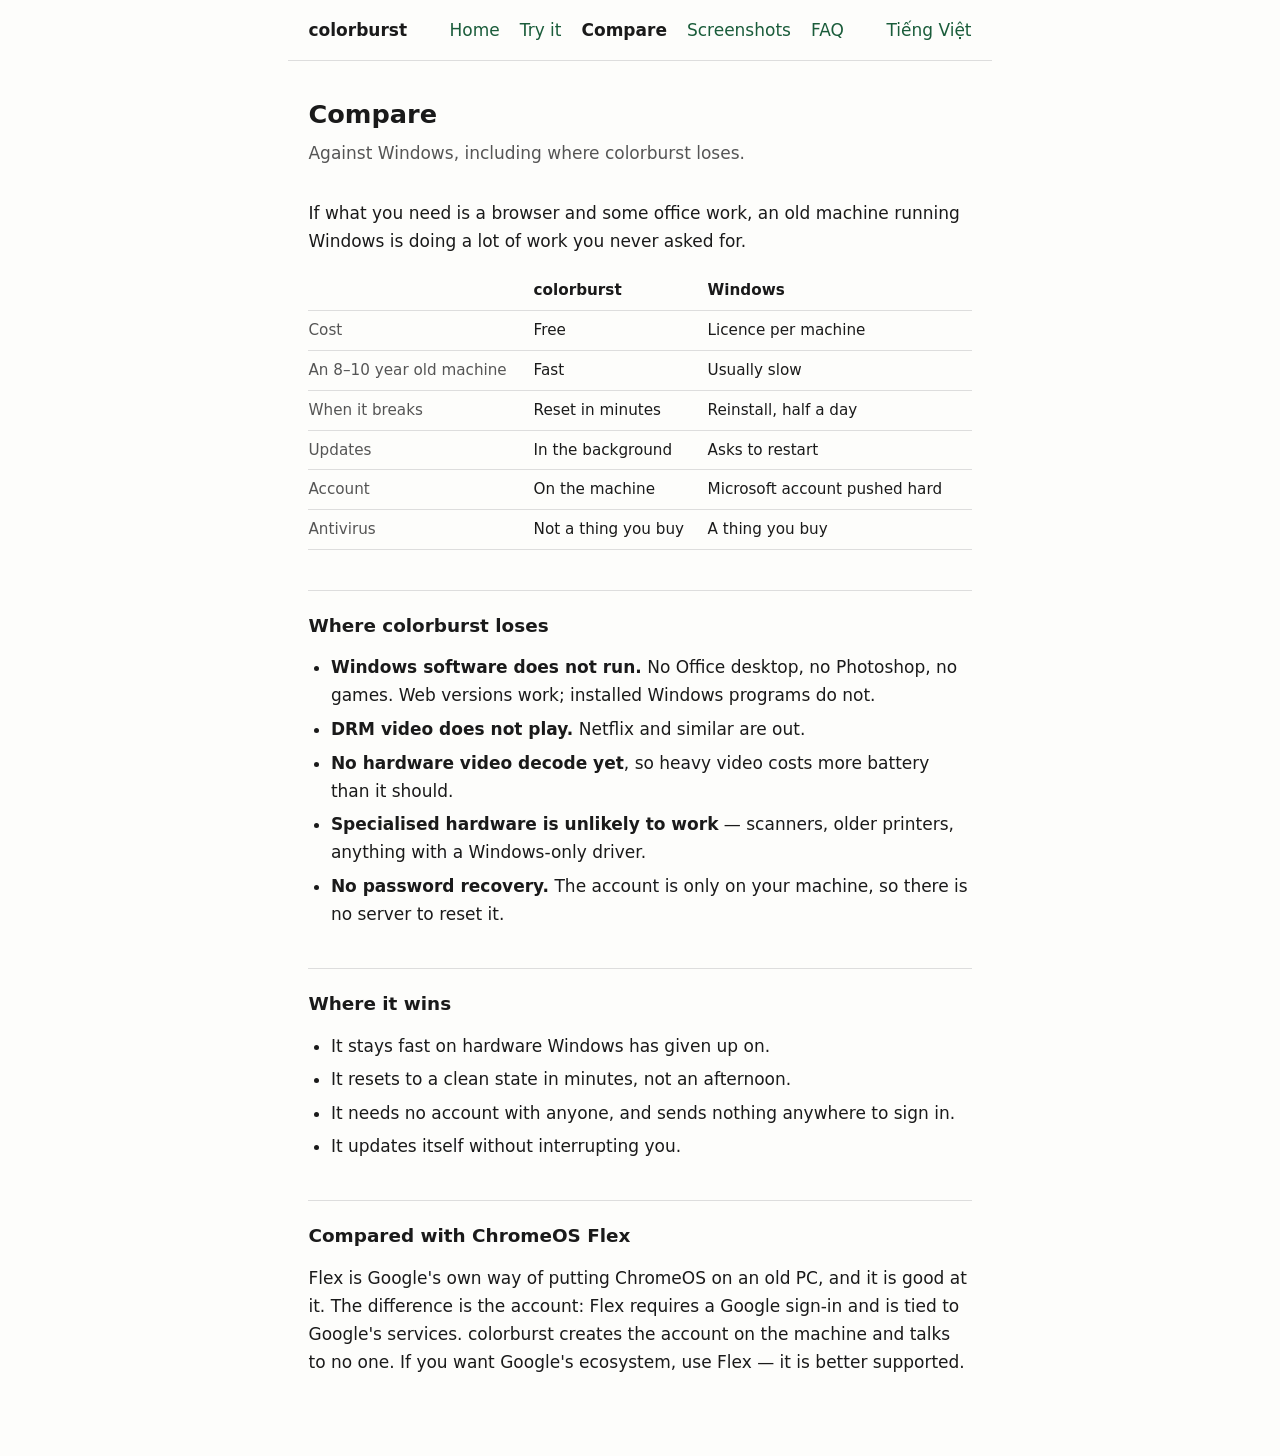
==== compare.html @ 159730c1 "English at the root, Vietnamese at /vi/ The site was Vietnamese-only. English is now the default and" ====
<!DOCTYPE html>
<html lang="en">
<head>
<meta charset="utf-8">
<meta name="viewport" content="width=device-width, initial-scale=1">
<title>colorburst compared with Windows</title>
<meta name="description" content="Where colorburst is better than Windows on an old machine, and where it is worse.">
<link rel="stylesheet" href="style.css">
</head>
<body>
<nav>
  <a class="brand" href="index.html">colorburst</a>
  <a href="index.html">Home</a>
  <a href="try.html">Try it</a>
  <a href="compare.html" aria-current="page">Compare</a>
  <a href="screenshots.html">Screenshots</a>
  <a href="faq.html">FAQ</a>
  <a class="lang" href="vi/index.html">Tiếng Việt</a>
</nav>
<main>

<h1>Compare</h1>
<p class="subtitle">Against Windows, including where colorburst loses.</p>

<p>If what you need is a browser and some office work, an old machine running
Windows is doing a lot of work you never asked for.</p>

<div class="table-scroll">
<table>
  <tr><th></th><th>colorburst</th><th>Windows</th></tr>
  <tr><td>Cost</td><td>Free</td><td>Licence per machine</td></tr>
  <tr><td>An 8–10 year old machine</td><td>Fast</td><td>Usually slow</td></tr>
  <tr><td>When it breaks</td><td>Reset in minutes</td><td>Reinstall, half a day</td></tr>
  <tr><td>Updates</td><td>In the background</td><td>Asks to restart</td></tr>
  <tr><td>Account</td><td>On the machine</td><td>Microsoft account pushed hard</td></tr>
  <tr><td>Antivirus</td><td>Not a thing you buy</td><td>A thing you buy</td></tr>
</table>
</div>

<h2>Where colorburst loses</h2>

<ul>
  <li><strong>Windows software does not run.</strong> No Office desktop, no
  Photoshop, no games. Web versions work; installed Windows programs do
  not.</li>
  <li><strong>DRM video does not play.</strong> Netflix and similar are out.</li>
  <li><strong>No hardware video decode yet</strong>, so heavy video costs more
  battery than it should.</li>
  <li><strong>Specialised hardware is unlikely to work</strong> — scanners,
  older printers, anything with a Windows-only driver.</li>
  <li><strong>No password recovery.</strong> The account is only on your
  machine, so there is no server to reset it.</li>
</ul>

<h2>Where it wins</h2>

<ul>
  <li>It stays fast on hardware Windows has given up on.</li>
  <li>It resets to a clean state in minutes, not an afternoon.</li>
  <li>It needs no account with anyone, and sends nothing anywhere to sign
  in.</li>
  <li>It updates itself without interrupting you.</li>
</ul>

<h2>Compared with ChromeOS Flex</h2>

<p>Flex is Google's own way of putting ChromeOS on an old PC, and it is good at
it. The difference is the account: Flex requires a Google sign-in and is tied to
Google's services. colorburst creates the account on the machine and talks to
no one. If you want Google's ecosystem, use Flex — it is better supported.</p>

</main>
</body>
</html>
---- style.css ----
:root {
  --text: #1a1a1a;
  --muted: #555;
  --accent: #1a5c3a;
  --rule: #ddd;
  --bg: #fdfdfb;
}
* { box-sizing: border-box; }
body {
  margin: 0;
  background: var(--bg);
  color: var(--text);
  font-family: system-ui, -apple-system, "Segoe UI", Roboto, "Helvetica Neue", Arial, sans-serif;
  font-size: 17px;
  line-height: 1.65;
}
nav {
  max-width: 65ch;
  margin: 0 auto;
  padding: 1rem 1.25rem;
  border-bottom: 1px solid var(--rule);
  display: flex;
  flex-wrap: wrap;
  align-items: baseline;
  gap: 0.35rem 1.25rem;
}
nav .brand {
  font-weight: 600;
  color: var(--text);
  text-decoration: none;
  margin-right: auto;
}
nav a {
  color: var(--accent);
  text-decoration: none;
}
nav a:hover { text-decoration: underline; }
nav a[aria-current="page"] {
  color: var(--text);
  font-weight: 600;
}
main {
  max-width: 65ch;
  margin: 0 auto;
  padding: 2rem 1.25rem 4rem;
}
h1 {
  font-size: 1.6rem;
  font-weight: 600;
  margin: 0 0 0.25rem;
}
.subtitle {
  color: var(--muted);
  margin: 0 0 2rem;
}
h2 {
  font-size: 1.15rem;
  font-weight: 600;
  margin: 2.5rem 0 0.75rem;
  padding-top: 1.25rem;
  border-top: 1px solid var(--rule);
}
h1 + h2, .subtitle + h2 { border-top: none; padding-top: 0; margin-top: 1.5rem; }
p { margin: 0 0 1rem; }
ul { margin: 0 0 1rem; padding-left: 1.4rem; }
li { margin-bottom: 0.35rem; }
a { color: var(--accent); }
a:hover { text-decoration-thickness: 2px; }
code {
  font-family: ui-monospace, "SF Mono", Menlo, Consolas, monospace;
  font-size: 0.92em;
}
.aside {
  font-family: ui-monospace, "SF Mono", Menlo, Consolas, monospace;
  font-size: 0.85em;
  color: var(--muted);
}
.note {
  border-left: 3px solid var(--rule);
  padding-left: 1rem;
  color: var(--muted);
  margin: 0 0 1rem;
}
.table-scroll { overflow-x: auto; margin: 0 0 1rem; }
table {
  border-collapse: collapse;
  width: 100%;
  font-size: 0.95rem;
  line-height: 1.5;
}
th, td {
  text-align: left;
  vertical-align: top;
  padding: 0.5rem 0.75rem 0.5rem 0;
  border-bottom: 1px solid var(--rule);
  min-width: 9rem;
}
th:first-child, td:first-child {
  min-width: 7rem;
  color: var(--muted);
  font-weight: 400;
}
thead th { font-weight: 600; color: var(--text); }
figure { margin: 0 0 2rem; }
figure img {
  max-width: 100%;
  height: auto;
  border: 1px solid var(--rule);
  display: block;
}
figcaption {
  color: var(--muted);
  font-size: 0.9rem;
  margin-top: 0.4rem;
}
footer {
  margin-top: 3rem;
  padding-top: 1.25rem;
  border-top: 1px solid var(--rule);
  color: var(--muted);
  font-size: 0.9rem;
}

/* Language switcher: pushed to the far end of the nav. */
nav a.lang { margin-left: auto; }
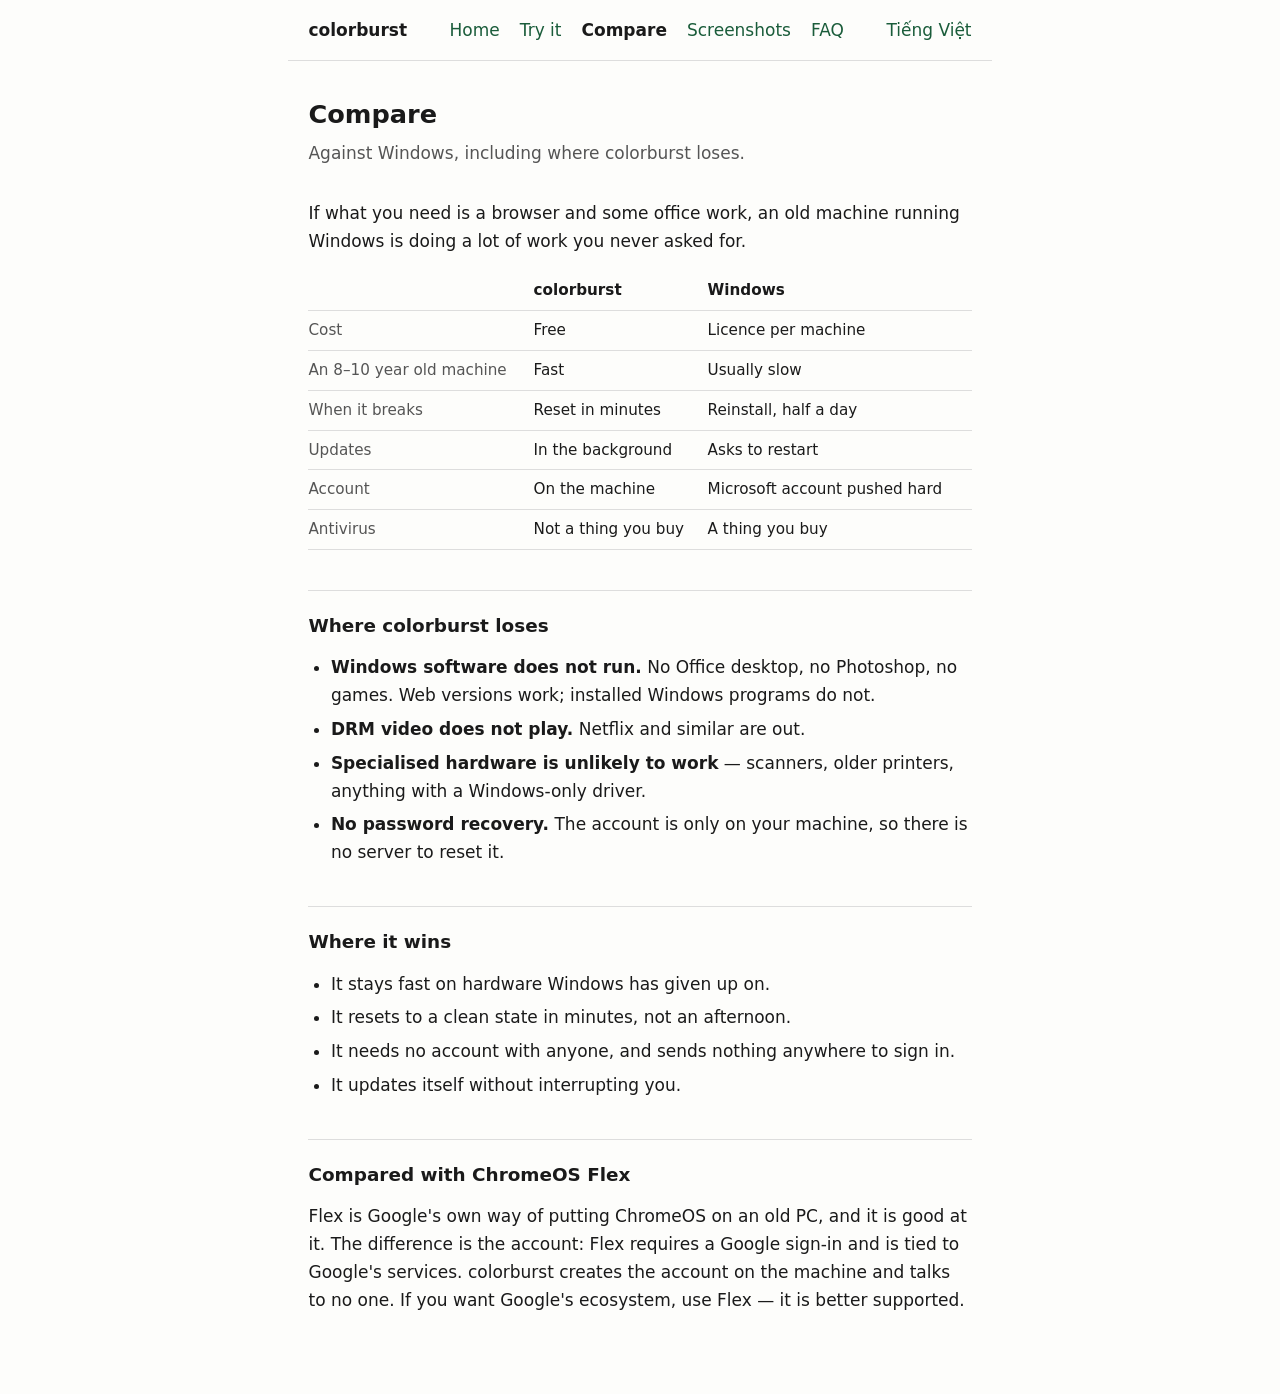
==== commit ce91e6f5: "Drop the hardware video decode claim: it is wrong Stated as a limitation on the comparison and FAQ p" ====
--- a/compare.html
+++ b/compare.html
@@ -44,8 +44,6 @@
   Photoshop, no games. Web versions work; installed Windows programs do
   not.</li>
   <li><strong>DRM video does not play.</strong> Netflix and similar are out.</li>
-  <li><strong>No hardware video decode yet</strong>, so heavy video costs more
-  battery than it should.</li>
   <li><strong>Specialised hardware is unlikely to work</strong> — scanners,
   older printers, anything with a Windows-only driver.</li>
   <li><strong>No password recovery.</strong> The account is only on your
